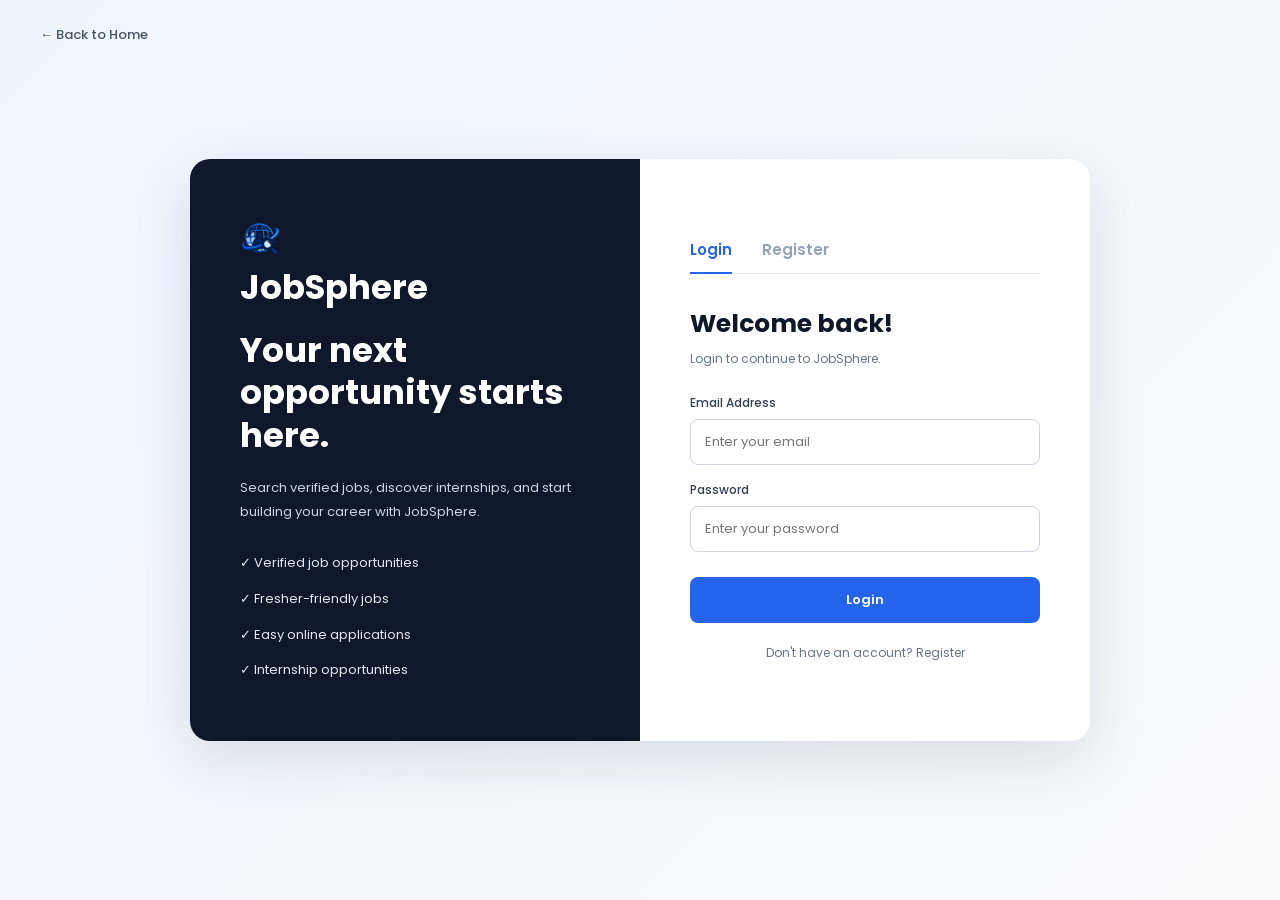
==== login.html @ 5d4967ee "Add files via upload" ====
<!DOCTYPE html>
<html lang="en">

<head>

    <meta charset="UTF-8">

    <meta name="viewport" content="width=device-width, initial-scale=1.0">

    <title>Login - JobSphere</title>

    <link rel="stylesheet" href="style.css">

    <link rel="preconnect" href="https://fonts.googleapis.com">

    <link rel="preconnect" href="https://fonts.gstatic.com" crossorigin>

    <link
        href="https://fonts.googleapis.com/css2?family=Poppins:wght@400;500;600;700&display=swap"
        rel="stylesheet">

</head>


<body class="auth-body">


    <!-- Back to Home -->

    <a href="index.html" class="back-home">
        ← Back to Home
    </a>


    <div class="auth-container">


        <!-- Left Side -->

        <div class="auth-left">

            <div class="login-logo">

    <img src="images/logo.png" alt="JobSphere Logo">

    <h1>
        Job<span>Sphere</span>
    </h1>

</div>
            <h1>
                Your next opportunity
                starts here.
            </h1>

            <p>
                Search verified jobs, discover internships,
                and start building your career with JobSphere.
            </p>


            <div class="auth-points">

                <div>
                    ✓ Verified job opportunities
                </div>

                <div>
                    ✓ Fresher-friendly jobs
                </div>

                <div>
                    ✓ Easy online applications
                </div>

                <div>
                    ✓ Internship opportunities
                </div>

            </div>

        </div>



        <!-- Right Side -->

        <div class="auth-card">


            <!-- Tabs -->

            <div class="auth-tabs">

                <button
                    id="loginTab"
                    class="auth-tab active"
                    onclick="showLogin()">

                    Login

                </button>


                <button
                    id="registerTab"
                    class="auth-tab"
                    onclick="showRegister()">

                    Register

                </button>

            </div>



            <!-- LOGIN FORM -->

            <div id="loginForm">

                <h2>
                    Welcome back!
                </h2>

                <p class="form-subtitle">
                    Login to continue to JobSphere.
                </p>


                <label>
                    Email Address
                </label>

                <input
                    type="email"
                    id="loginEmail"
                    placeholder="Enter your email">


                <label>
                    Password
                </label>

                <input
                    type="password"
                    id="loginPassword"
                    placeholder="Enter your password">


                <button
                    class="auth-button"
                    onclick="loginUser()">

                    Login

                </button>


                <p class="switch-text">
    Don't have an account?
    <a href="register.html">Register</a>
</p>


            </div>



            <!-- REGISTER FORM -->

            <div
                id="registerForm"
                style="display:none;">

                <h2>
                    Create your account
                </h2>

                <p class="form-subtitle">
                    Join JobSphere and find your opportunity.
                </p>


                <label>
                    Full Name
                </label>

                <input
                    type="text"
                    id="registerName"
                    placeholder="Enter your full name">


                <label>
                    Email Address
                </label>

                <input
                    type="email"
                    id="registerEmail"
                    placeholder="Enter your email">


                <label>
                    Password
                </label>

                <input
                    type="password"
                    id="registerPassword"
                    placeholder="Create a password">


                <button
                    class="auth-button"
                    onclick="registerUser()">

                    Create Account

                </button>

<a href="register.html" class="auth-tab">
    Register
</a>
                <p class="switch-text">

                    Already have an account?

                    <span onclick="showLogin()">
                        Login
                    </span>

                </p>

            </div>


        </div>

    </div>


    <script src="script.js"></script>

</body>

</html>
---- style.css ----
/* =========================================
   JOBSPHERE - MAIN STYLESHEET
   ========================================= */


/* ---------- GENERAL ---------- */

* {
    margin: 0;
    padding: 0;
    box-sizing: border-box;
}

html {
    scroll-behavior: smooth;
}

body {
    font-family: 'Poppins', sans-serif;
    background: #f8fafc;
    color: #0f172a;
    line-height: 1.6;
}

a {
    text-decoration: none;
    color: inherit;
}

button {
    font-family: inherit;
    cursor: pointer;
}


/* =========================================
   NAVIGATION BAR
   ========================================= */

.navbar {
    width: 100%;
    height: 75px;
    background: #ffffff;

    display: flex;
    align-items: center;
    justify-content: space-between;

    padding: 0 7%;

    border-bottom: 1px solid #e5e7eb;

    position: sticky;
    top: 0;
    z-index: 1000;
}


/* Logo */

.logo {
    font-size: 25px;
    font-weight: 700;
    color: #0f172a;
}

.logo span {
    color: #2563eb;
}


/* Navigation Links */

.nav-links {
    display: flex;
    list-style: none;
    gap: 30px;
}

.nav-links li a {
    font-size: 14px;
    font-weight: 500;
    color: #475569;

    transition: 0.3s;
}

.nav-links li a:hover,
.nav-links li a.active {
    color: #2563eb;
}


/* Login/Register Buttons */

.nav-buttons {
    display: flex;
    align-items: center;
    gap: 10px;
}

.login-btn {
    color: #2563eb;
    font-size: 14px;
    font-weight: 500;

    padding: 9px 18px;
}

.register-btn {
    background: #2563eb;
    color: white;

    padding: 10px 20px;

    border-radius: 8px;

    font-size: 14px;
    font-weight: 500;

    transition: 0.3s;
}

.register-btn:hover {
    background: #1d4ed8;
    transform: translateY(-2px);
}


/* =========================================
   HERO SECTION
   ========================================= */

.hero {
    min-height: 570px;

    padding: 80px 7%;

    display: flex;
    align-items: center;
    justify-content: space-between;

    gap: 50px;

    background:
        linear-gradient(
            135deg,
            #eff6ff 0%,
            #ffffff 60%,
            #f8fafc 100%
        );
}


/* Hero Content */

.hero-content {
    max-width: 700px;
}

.small-title {
    display: inline-block;

    background: #dbeafe;
    color: #2563eb;

    padding: 7px 15px;

    border-radius: 20px;

    font-size: 13px;
    font-weight: 500;

    margin-bottom: 20px;
}

.hero h1 {
    font-size: 52px;
    line-height: 1.2;

    font-weight: 700;

    margin-bottom: 20px;
}

.hero h1 span {
    color: #2563eb;
}

.hero-content > p {
    color: #64748b;

    font-size: 16px;

    max-width: 600px;

    margin-bottom: 30px;
}


/* =========================================
   HOME SEARCH BOX
   ========================================= */

.home-search {
    width: 100%;

    background: white;

    padding: 8px;

    border-radius: 12px;

    display: flex;
    align-items: center;

    box-shadow: 0 10px 30px rgba(15, 23, 42, 0.10);

    border: 1px solid #e2e8f0;
}

.home-search input {
    flex: 1;

    border: none;
    outline: none;

    padding: 14px;

    font-size: 14px;

    font-family: inherit;
}

.home-search select {
    width: 140px;

    border: none;
    outline: none;

    padding: 14px 8px;

    font-family: inherit;

    color: #475569;

    background: white;

    border-left: 1px solid #e2e8f0;
}

.home-search button {
    border: none;

    background: #2563eb;
    color: white;

    padding: 14px 22px;

    border-radius: 8px;

    font-weight: 500;

    transition: 0.3s;
}

.home-search button:hover {
    background: #1d4ed8;
}


/* Popular Search */

.popular-search {
    margin-top: 15px;

    font-size: 12px;

    color: #64748b;
}

.popular-search span {
    color: #0f172a;
    font-weight: 600;
}


/* =========================================
   HERO RIGHT CARD
   ========================================= */

.hero-card {
    width: 330px;

    background: white;

    padding: 35px;

    border-radius: 18px;

    text-align: center;

    box-shadow: 0 20px 50px rgba(15, 23, 42, 0.12);

    border: 1px solid #e2e8f0;
}

.hero-icon {
    width: 70px;
    height: 70px;

    margin: 0 auto 20px;

    background: #dbeafe;

    border-radius: 18px;

    display: flex;
    align-items: center;
    justify-content: center;

    font-size: 32px;
}

.hero-card h2 {
    font-size: 21px;

    margin-bottom: 10px;
}

.hero-card > p {
    color: #64748b;

    font-size: 13px;

    margin-bottom: 25px;
}


/* Hero Statistics */

.hero-stat {
    display: flex;

    justify-content: space-between;

    border-top: 1px solid #e2e8f0;

    padding-top: 20px;
}

.hero-stat div {
    flex: 1;
}

.hero-stat h3 {
    color: #2563eb;

    font-size: 20px;
}

.hero-stat p {
    color: #64748b;

    font-size: 11px;
}


/* =========================================
   COMMON SECTION
   ========================================= */

.section {
    padding: 80px 7%;
}

.section-heading {
    text-align: center;

    margin-bottom: 45px;
}

.section-heading h2 {
    font-size: 30px;

    margin-bottom: 8px;
}

.section-heading p {
    color: #64748b;

    font-size: 14px;
}


/* =========================================
   CATEGORY SECTION
   ========================================= */

.category-container {
    display: grid;

    grid-template-columns: repeat(3, 1fr);

    gap: 25px;

    max-width: 1100px;

    margin: auto;
}

.category-card {
    background: white;

    padding: 30px;

    border-radius: 15px;

    border: 1px solid #e2e8f0;

    transition: 0.3s;
}

.category-card:hover {
    transform: translateY(-7px);

    box-shadow: 0 15px 35px rgba(15, 23, 42, 0.10);

    border-color: #bfdbfe;
}

.category-icon {
    width: 55px;
    height: 55px;

    background: #eff6ff;

    border-radius: 12px;

    display: flex;
    align-items: center;
    justify-content: center;

    font-size: 25px;

    margin-bottom: 20px;
}

.category-card h3 {
    font-size: 18px;

    margin-bottom: 8px;
}

.category-card p {
    color: #64748b;

    font-size: 13px;

    margin-bottom: 18px;
}

.category-card a {
    color: #2563eb;

    font-size: 13px;

    font-weight: 600;
}


/* =========================================
   FEATURED JOBS
   ========================================= */

.featured-section {
    background: #f1f5f9;
}

.job-grid {
    max-width: 1100px;

    margin: auto;

    display: grid;

    grid-template-columns: repeat(3, 1fr);

    gap: 25px;
}


/* Job Card */

.job-card {
    background: white;

    padding: 25px;

    border-radius: 15px;

    border: 1px solid #e2e8f0;

    transition: 0.3s;
}

.job-card:hover {
    transform: translateY(-5px);

    box-shadow: 0 15px 35px rgba(15, 23, 42, 0.10);
}


/* Job Card Top */

.job-top {
    display: flex;

    align-items: center;

    justify-content: space-between;

    margin-bottom: 20px;
}

.company-logo {
    width: 45px;
    height: 45px;

    background: #eff6ff;

    color: #2563eb;

    border-radius: 10px;

    display: flex;
    align-items: center;
    justify-content: center;

    font-size: 14px;

    font-weight: 700;
}


/* Verified Badge */

.verified {
    background: #dcfce7;

    color: #15803d;

    padding: 5px 10px;

    border-radius: 20px;

    font-size: 10px;

    font-weight: 600;
}

.job-card h3 {
    font-size: 17px;

    margin-bottom: 4px;
}

.company {
    color: #64748b;

    font-size: 13px;

    margin-bottom: 18px;
}


/* Job Information */

.job-info {
    display: flex;

    flex-direction: column;

    gap: 7px;

    margin-bottom: 20px;
}

.job-info span {
    color: #64748b;

    font-size: 12px;
}


/* Apply/View Button */

.apply-btn {
    display: block;

    text-align: center;

    width: 100%;

    background: #eff6ff;

    color: #2563eb;

    padding: 10px;

    border-radius: 8px;

    font-size: 13px;

    font-weight: 600;

    transition: 0.3s;
}

.apply-btn:hover {
    background: #2563eb;

    color: white;
}


/* Center Button */

.center-button {
    text-align: center;

    margin-top: 35px;
}

.main-button {
    display: inline-block;

    background: #2563eb;

    color: white;

    padding: 12px 25px;

    border-radius: 8px;

    font-size: 13px;

    font-weight: 500;

    transition: 0.3s;
}

.main-button:hover {
    background: #1d4ed8;

    transform: translateY(-2px);
}


/* =========================================
   FEATURES SECTION
   ========================================= */

.features-container {
    max-width: 1100px;

    margin: auto;

    display: grid;

    grid-template-columns: repeat(4, 1fr);

    gap: 20px;
}

.feature-box {
    background: white;

    padding: 25px;

    border-radius: 14px;

    text-align: center;

    border: 1px solid #e2e8f0;
}

.feature-icon {
    width: 45px;
    height: 45px;

    background: #eff6ff;

    color: #2563eb;

    border-radius: 50%;

    display: flex;
    align-items: center;
    justify-content: center;

    margin: 0 auto 15px;

    font-weight: 700;
}

.feature-box h3 {
    font-size: 15px;

    margin-bottom: 8px;
}

.feature-box p {
    color: #64748b;

    font-size: 12px;
}


/* =========================================
   RECRUITER BANNER
   ========================================= */

.recruiter-banner {
    margin: 0 7% 70px;

    padding: 40px 50px;

    background: #0f172a;

    color: white;

    border-radius: 18px;

    display: flex;

    align-items: center;

    justify-content: space-between;
}

.recruiter-banner h2 {
    font-size: 24px;

    margin-bottom: 5px;
}

.recruiter-banner p {
    color: #cbd5e1;

    font-size: 13px;
}

.recruiter-banner a {
    background: white;

    color: #0f172a;

    padding: 12px 20px;

    border-radius: 8px;

    font-size: 13px;

    font-weight: 600;

    transition: 0.3s;
}

.recruiter-banner a:hover {
    background: #2563eb;

    color: white;
}


/* =========================================
   FOOTER
   ========================================= */

footer {
    background: #0f172a;

    color: white;

    padding: 45px 7% 20px;
}

.footer-content {
    display: flex;

    justify-content: space-between;

    padding-bottom: 30px;

    border-bottom: 1px solid #334155;
}

.footer-logo {
    font-size: 22px;

    font-weight: 700;

    margin-bottom: 8px;
}

.footer-logo span {
    color: #60a5fa;
}

.footer-content p {
    color: #94a3b8;

    font-size: 12px;
}

.footer-links {
    display: flex;

    gap: 25px;

    align-items: center;
}

.footer-links a {
    color: #cbd5e1;

    font-size: 12px;

    transition: 0.3s;
}

.footer-links a:hover {
    color: white;
}

.footer-bottom {
    text-align: center;

    color: #64748b;

    font-size: 11px;

    padding-top: 20px;
}


/* =========================================
   RESPONSIVE DESIGN
   ========================================= */

@media (max-width: 1000px) {

    .nav-links {
        gap: 15px;
    }

    .hero h1 {
        font-size: 42px;
    }

    .hero {
        padding: 60px 5%;
    }

    .section {
        padding: 60px 5%;
    }

    .category-container,
    .job-grid {
        grid-template-columns: repeat(2, 1fr);
    }

    .features-container {
        grid-template-columns: repeat(2, 1fr);
    }

}


@media (max-width: 750px) {

    .navbar {
        height: auto;

        padding: 15px 5%;

        flex-wrap: wrap;

        gap: 15px;
    }

    .nav-links {
        order: 3;

        width: 100%;

        justify-content: center;

        flex-wrap: wrap;
    }

    .hero {
        flex-direction: column;

        text-align: center;

        padding: 60px 5%;
    }

    .hero-content {
        width: 100%;
    }

    .hero h1 {
        font-size: 38px;
    }

    .home-search {
        flex-direction: column;

        padding: 10px;
    }

    .home-search input,
    .home-search select,
    .home-search button {
        width: 100%;

        border: none;

        margin: 3px 0;
    }

    .hero-card {
        width: 100%;

        max-width: 400px;
    }

    .category-container,
    .job-grid {
        grid-template-columns: 1fr;
    }

    .features-container {
        grid-template-columns: 1fr;
    }

    .recruiter-banner {
        margin: 0 5% 50px;

        flex-direction: column;

        text-align: center;

        gap: 20px;
    }

    .footer-content {
        flex-direction: column;

        gap: 25px;

        text-align: center;
    }

    .footer-links {
        justify-content: center;

        flex-wrap: wrap;
    }

}


@media (max-width: 450px) {

    .nav-buttons {
        width: 100%;

        justify-content: center;
    }

    .hero h1 {
        font-size: 32px;
    }

    .section-heading h2 {
        font-size: 25px;
    }

}
/* =========================================
   LOGIN / REGISTER PAGE
   ========================================= */

.auth-body {
    min-height: 100vh;

    background:
        linear-gradient(
            135deg,
            #eff6ff,
            #f8fafc
        );

    display: flex;

    align-items: center;
    justify-content: center;

    padding: 40px;
}


/* Back Home */

.back-home {
    position: fixed;

    top: 25px;
    left: 40px;

    color: #475569;

    font-size: 13px;

    font-weight: 500;

    transition: 0.3s;
}

.back-home:hover {
    color: #2563eb;
}


/* Main Container */

.auth-container {
    width: 900px;

    min-height: 550px;

    background: white;

    border-radius: 20px;

    overflow: hidden;

    display: grid;

    grid-template-columns: 1fr 1fr;

    box-shadow:
        0 20px 60px
        rgba(15, 23, 42, 0.12);
}


/* Left Section */

.auth-left {
    background: #0f172a;

    color: white;

    padding: 60px 50px;

    display: flex;

    flex-direction: column;

    justify-content: center;
}


.auth-logo {
    font-size: 25px;

    font-weight: 700;

    margin-bottom: 60px;
}

.auth-logo span {
    color: #60a5fa;
}


.auth-left h1 {
    font-size: 34px;

    line-height: 1.25;

    margin-bottom: 20px;
}


.auth-left > p {
    color: #cbd5e1;

    font-size: 13px;

    line-height: 1.8;

    margin-bottom: 30px;
}


/* Points */

.auth-points {
    display: flex;

    flex-direction: column;

    gap: 15px;
}

.auth-points div {
    color: #e2e8f0;

    font-size: 13px;
}


/* Right Section */

.auth-card {
    padding: 50px;

    display: flex;

    flex-direction: column;

    justify-content: center;
}


/* Tabs */

.auth-tabs {
    display: flex;

    gap: 30px;

    border-bottom: 1px solid #e2e8f0;

    margin-bottom: 30px;
}

.auth-tab {
    background: none;

    border: none;

    padding: 0 0 12px;

    font-size: 15px;

    font-weight: 600;

    color: #94a3b8;

    position: relative;
}

.auth-tab.active {
    color: #2563eb;
}

.auth-tab.active::after {
    content: "";

    position: absolute;

    left: 0;

    bottom: -1px;

    width: 100%;

    height: 2px;

    background: #2563eb;
}


/* Form Heading */

.auth-card h2 {
    font-size: 25px;

    margin-bottom: 5px;
}

.form-subtitle {
    color: #64748b;

    font-size: 12px;

    margin-bottom: 25px;
}


/* Labels */

.auth-card label {
    display: block;

    font-size: 12px;

    font-weight: 500;

    color: #334155;

    margin-bottom: 7px;

    margin-top: 15px;
}


/* Inputs */

.auth-card input {
    width: 100%;

    padding: 12px 14px;

    border: 1px solid #cbd5e1;

    border-radius: 8px;

    outline: none;

    font-family: inherit;

    font-size: 13px;

    transition: 0.3s;
}

.auth-card input:focus {
    border-color: #2563eb;

    box-shadow:
        0 0 0 3px
        rgba(37, 99, 235, 0.10);
}


/* Auth Button */

.auth-button {
    width: 100%;

    border: none;

    background: #2563eb;

    color: white;

    padding: 13px;

    border-radius: 8px;

    margin-top: 25px;

    font-size: 13px;

    font-weight: 600;

    transition: 0.3s;
}

.auth-button:hover {
    background: #1d4ed8;

    transform: translateY(-2px);
}


/* Switch Text */

.switch-text {
    text-align: center;

    color: #64748b;

    font-size: 12px;

    margin-top: 20px;
}

.switch-text span {
    color: #2563eb;

    font-weight: 600;

    cursor: pointer;
}


/* =========================================
   AUTH RESPONSIVE
   ========================================= */

@media (max-width: 800px) {

    .auth-container {
        width: 100%;

        max-width: 500px;

        grid-template-columns: 1fr;
    }

    .auth-left {
        display: none;
    }

    .auth-card {
        padding: 40px;
    }

    .back-home {
        left: 20px;
    }
}


@media (max-width: 450px) {

    .auth-body {
        padding: 20px;
    }

    .auth-card {
        padding: 30px 25px;
    }

}
/* =========================================
   JOBS PAGE
   ========================================= */

.jobs-header {
    padding: 65px 7% 45px;

    text-align: center;

    background:
        linear-gradient(
            135deg,
            #eff6ff,
            #ffffff
        );
}

.jobs-header h1 {
    font-size: 38px;

    margin-bottom: 10px;
}

.jobs-header p {
    max-width: 650px;

    margin: auto;

    color: #64748b;

    font-size: 14px;
}


/* FILTER AREA */

.job-filter-section {
    padding: 30px 7%;
}

.filter-box {
    max-width: 1100px;

    margin: auto;

    background: white;

    padding: 18px;

    border-radius: 14px;

    border: 1px solid #e2e8f0;

    box-shadow: 0 8px 25px rgba(15, 23, 42, 0.06);

    display: grid;

    grid-template-columns: 2fr 1fr 1fr auto;

    gap: 12px;
}


.filter-box input,
.filter-box select {
    width: 100%;

    padding: 12px;

    border: 1px solid #cbd5e1;

    border-radius: 8px;

    outline: none;

    font-family: inherit;

    background: white;

    font-size: 13px;
}


.filter-box input:focus,
.filter-box select:focus {
    border-color: #2563eb;

    box-shadow:
        0 0 0 3px
        rgba(37, 99, 235, 0.08);
}


.filter-box button {
    border: none;

    background: #0f172a;

    color: white;

    padding: 12px 20px;

    border-radius: 8px;

    font-weight: 500;
}


.filter-box button:hover {
    background: #1e293b;
}


/* JOBS MAIN SECTION */

.jobs-page-section {
    padding: 30px 7% 80px;

    max-width: 1250px;

    margin: auto;
}


.jobs-title-row {
    display: flex;

    align-items: center;

    justify-content: space-between;

    margin-bottom: 25px;
}


.jobs-title-row h2 {
    font-size: 25px;

    margin-bottom: 3px;
}


.jobs-title-row p {
    color: #64748b;

    font-size: 12px;
}


.verified-note {
    background: #dcfce7;

    color: #15803d;

    padding: 8px 14px;

    border-radius: 20px;

    font-size: 11px;

    font-weight: 600;
}


/* JOB LIST */

.jobs-list {
    display: grid;

    grid-template-columns: repeat(2, 1fr);

    gap: 22px;
}


.job-list-card {
    width: 100%;

    padding: 28px;
}


.job-description {
    color: #64748b;

    font-size: 12px;

    line-height: 1.7;

    margin-bottom: 20px;

    border-top: 1px solid #f1f5f9;

    padding-top: 15px;
}


/* APPLY BUTTON */

.job-apply-button {
    width: 100%;

    padding: 11px;

    border: none;

    background: #2563eb;

    color: white;

    border-radius: 8px;

    font-family: inherit;

    font-weight: 600;

    font-size: 12px;

    transition: 0.3s;
}


.job-apply-button:hover {
    background: #1d4ed8;

    transform: translateY(-2px);
}


/* BOTTOM BANNER */

.page-bottom-banner {
    margin: 0 7% 70px;

    background: #eff6ff;

    border: 1px solid #bfdbfe;

    border-radius: 17px;

    padding: 35px 45px;

    display: flex;

    align-items: center;

    justify-content: space-between;
}


.page-bottom-banner h2 {
    font-size: 22px;

    margin-bottom: 5px;
}


.page-bottom-banner p {
    color: #64748b;

    font-size: 12px;
}


.page-bottom-banner a {
    background: #2563eb;

    color: white;

    padding: 11px 20px;

    border-radius: 8px;

    font-size: 12px;

    font-weight: 600;
}


/* RESPONSIVE */

@media (max-width: 850px) {

    .filter-box {
        grid-template-columns: 1fr 1fr;
    }

    .jobs-list {
        grid-template-columns: 1fr;
    }

}


@media (max-width: 600px) {

    .filter-box {
        grid-template-columns: 1fr;
    }

    .jobs-title-row {
        flex-direction: column;

        align-items: flex-start;

        gap: 12px;
    }

    .page-bottom-banner {
        flex-direction: column;

        text-align: center;

        gap: 20px;

        padding: 30px;
    }

}
/* =========================================
   FRESHER PAGE
   ========================================= */


/* FRESHER HERO */

.fresher-hero {

    padding: 75px 7%;

    min-height: 470px;

    display: flex;

    align-items: center;

    justify-content: space-between;

    gap: 50px;

    background:
        linear-gradient(
            135deg,
            #eff6ff,
            #ffffff
        );

}


.fresher-hero-content {

    max-width: 650px;

}


.fresher-label {

    display: inline-block;

    background: #dbeafe;

    color: #2563eb;

    padding: 7px 15px;

    border-radius: 20px;

    font-size: 12px;

    font-weight: 600;

    margin-bottom: 18px;

}


.fresher-hero h1 {

    font-size: 46px;

    line-height: 1.2;

    margin-bottom: 18px;

}


.fresher-hero p {

    color: #64748b;

    font-size: 14px;

    max-width: 570px;

    margin-bottom: 25px;

}


.fresher-buttons {

    display: flex;

    gap: 12px;

}


.outline-button {

    border: 1px solid #2563eb;

    color: #2563eb;

    padding: 11px 20px;

    border-radius: 8px;

    font-size: 12px;

    font-weight: 600;

}


.outline-button:hover {

    background: #eff6ff;

}


/* FRESHER HERO CARD */

.fresher-hero-card {

    width: 330px;

    background: white;

    padding: 35px;

    border-radius: 18px;

    text-align: center;

    border: 1px solid #e2e8f0;

    box-shadow:
        0 20px 50px
        rgba(15, 23, 42, 0.10);

}


.fresher-big-icon {

    width: 70px;

    height: 70px;

    background: #eff6ff;

    border-radius: 18px;

    display: flex;

    align-items: center;

    justify-content: center;

    font-size: 32px;

    margin: auto auto 20px;

}


.fresher-hero-card h3 {

    font-size: 20px;

    margin-bottom: 7px;

}


.fresher-hero-card p {

    font-size: 12px;

    color: #64748b;

    margin-bottom: 25px;

}


.fresher-mini-stats {

    display: flex;

    justify-content: space-between;

    border-top: 1px solid #e2e8f0;

    padding-top: 20px;

}


.fresher-mini-stats div {

    display: flex;

    flex-direction: column;

}


.fresher-mini-stats strong {

    color: #2563eb;

    font-size: 18px;

}


.fresher-mini-stats small {

    color: #64748b;

    font-size: 10px;

}


/* =========================================
   FRESHER FILTER
   ========================================= */

.fresher-filter-section {

    padding: 30px 7%;

}


.fresher-filter-box {

    max-width: 1150px;

    margin: auto;

    background: white;

    border: 1px solid #e2e8f0;

    border-radius: 15px;

    padding: 22px;

    box-shadow:
        0 8px 25px
        rgba(15, 23, 42, 0.06);

}


.filter-heading {

    margin-bottom: 18px;

}


.filter-heading h3 {

    font-size: 17px;

    margin-bottom: 3px;

}


.filter-heading p {

    color: #64748b;

    font-size: 11px;

}


.fresher-filters {

    display: grid;

    grid-template-columns: 2fr 1fr 1fr 1fr auto;

    gap: 10px;

}


.fresher-filters input,
.fresher-filters select {

    width: 100%;

    padding: 11px;

    border: 1px solid #cbd5e1;

    border-radius: 8px;

    outline: none;

    font-family: inherit;

    font-size: 12px;

    background: white;

}


.fresher-filters input:focus,
.fresher-filters select:focus {

    border-color: #2563eb;

    box-shadow:
        0 0 0 3px
        rgba(37, 99, 235, 0.08);

}


.fresher-filters button {

    border: none;

    background: #0f172a;

    color: white;

    padding: 11px 18px;

    border-radius: 8px;

    font-size: 12px;

}


/* =========================================
   FRESHER JOBS
   ========================================= */

.fresher-jobs-section {

    padding: 35px 7% 75px;

    max-width: 1250px;

    margin: auto;

}


.fresher-title-row {

    display: flex;

    justify-content: space-between;

    align-items: center;

    margin-bottom: 25px;

}


.fresher-title-row h2 {

    font-size: 25px;

    margin-bottom: 3px;

}


.fresher-title-row p {

    color: #64748b;

    font-size: 12px;

}


.fresher-count {

    background: #eff6ff;

    color: #2563eb;

    padding: 8px 14px;

    border-radius: 20px;

    font-size: 11px;

    font-weight: 600;

}


/* JOB GRID */

.fresher-job-grid {

    display: grid;

    grid-template-columns: repeat(3, 1fr);

    gap: 20px;

}


/* JOB CARD */

.fresher-job-card {

    background: white;

    padding: 25px;

    border: 1px solid #e2e8f0;

    border-radius: 15px;

    transition: 0.3s;

}


.fresher-job-card:hover {

    transform: translateY(-5px);

    border-color: #bfdbfe;

    box-shadow:
        0 15px 35px
        rgba(15, 23, 42, 0.09);

}


.fresher-card-top {

    display: flex;

    justify-content: space-between;

    align-items: center;

    margin-bottom: 18px;

}


.fresher-job-card h3 {

    font-size: 16px;

    margin-bottom: 4px;

}


.fresher-tags {

    display: flex;

    flex-wrap: wrap;

    gap: 6px;

    margin: 15px 0;

}


.fresher-tags span {

    background: #f1f5f9;

    color: #475569;

    padding: 5px 8px;

    border-radius: 5px;

    font-size: 9px;

}


.fresher-description {

    color: #64748b;

    font-size: 11px;

    line-height: 1.7;

    margin-bottom: 15px;

}


.salary {

    color: #0f172a;

    font-size: 13px;

    font-weight: 600;

    margin-bottom: 15px;

}


/* =========================================
   FRESHER TIPS
   ========================================= */

.fresher-tips {

    background: #f1f5f9;

    padding: 75px 7%;

}


.tips-container {

    max-width: 1000px;

    margin: auto;

    display: grid;

    grid-template-columns: repeat(3, 1fr);

    gap: 20px;

}


.tip-card {

    background: white;

    padding: 25px;

    border-radius: 14px;

    border: 1px solid #e2e8f0;

}


.tip-number {

    color: #2563eb;

    font-size: 12px;

    font-weight: 700;

    margin-bottom: 15px;

}


.tip-card h3 {

    font-size: 16px;

    margin-bottom: 7px;

}


.tip-card p {

    color: #64748b;

    font-size: 11px;

    line-height: 1.7;

}


/* =========================================
   FRESHER RESPONSIVE
   ========================================= */

@media (max-width: 1000px) {

    .fresher-job-grid {

        grid-template-columns: repeat(2, 1fr);

    }

    .fresher-filters {

        grid-template-columns: 1fr 1fr;

    }

}


@media (max-width: 750px) {

    .fresher-hero {

        flex-direction: column;

        text-align: center;

        padding: 60px 5%;

    }


    .fresher-hero-content {

        width: 100%;

    }


    .fresher-hero h1 {

        font-size: 36px;

    }


    .fresher-buttons {

        justify-content: center;

    }


    .fresher-hero-card {

        width: 100%;

        max-width: 400px;

    }


    .fresher-job-grid {

        grid-template-columns: 1fr;

    }


    .tips-container {

        grid-template-columns: 1fr;

    }


    .fresher-title-row {

        flex-direction: column;

        align-items: flex-start;

        gap: 12px;

    }

}


@media (max-width: 500px) {

    .fresher-filters {

        grid-template-columns: 1fr;

    }

}
/* =========================================
   INTERNSHIP PAGE
   ========================================= */


/* =========================================
   INTERNSHIP PAGE
   ========================================= */


/* HERO */

.internship-hero {

    padding: 75px 7%;

    min-height: 470px;

    display: flex;

    align-items: center;

    justify-content: space-between;

    gap: 50px;

    background:
        linear-gradient(
            135deg,
            #f0fdf4,
            #ffffff
        );

}


.internship-hero-content {

    max-width: 650px;

}


.internship-label {

    display: inline-block;

    background: #dcfce7;

    color: #15803d;

    padding: 7px 15px;

    border-radius: 20px;

    font-size: 12px;

    font-weight: 600;

    margin-bottom: 18px;

}


.internship-hero h1 {

    font-size: 46px;

    line-height: 1.2;

    margin-bottom: 18px;

}


.internship-hero p {

    color: #64748b;

    font-size: 14px;

    max-width: 570px;

    line-height: 1.8;

    margin-bottom: 25px;

}


.internship-buttons {

    display: flex;

    gap: 12px;

}


/* HERO CARD */

.internship-hero-card {

    width: 330px;

    background: white;

    padding: 35px;

    border-radius: 18px;

    text-align: center;

    border: 1px solid #e2e8f0;

    box-shadow:
        0 20px 50px
        rgba(15, 23, 42, 0.10);

}


.internship-big-icon {

    width: 70px;

    height: 70px;

    background: #ecfdf5;

    border-radius: 18px;

    display: flex;

    align-items: center;

    justify-content: center;

    font-size: 32px;

    margin: auto auto 20px;

}


.internship-hero-card h3 {

    font-size: 19px;

    margin-bottom: 7px;

}


.internship-hero-card p {

    font-size: 12px;

    color: #64748b;

    margin-bottom: 25px;

}


.internship-stats {

    display: flex;

    justify-content: space-between;

    border-top: 1px solid #e2e8f0;

    padding-top: 20px;

}


.internship-stats div {

    display: flex;

    flex-direction: column;

}


.internship-stats strong {

    color: #15803d;

    font-size: 18px;

}


.internship-stats small {

    color: #64748b;

    font-size: 10px;

}


/* =========================================
   FILTERS
   ========================================= */

.internship-filter-section {

    padding: 30px 7%;

}


.internship-filter-box {

    max-width: 1150px;

    margin: auto;

    background: white;

    border: 1px solid #e2e8f0;

    border-radius: 15px;

    padding: 22px;

    box-shadow:
        0 8px 25px
        rgba(15, 23, 42, 0.06);

}


.internship-filters {

    display: grid;

    grid-template-columns: 2fr 1fr 1fr 1fr 1fr auto;

    gap: 10px;

}


.internship-filters input,
.internship-filters select {

    width: 100%;

    padding: 11px;

    border: 1px solid #cbd5e1;

    border-radius: 8px;

    outline: none;

    font-family: inherit;

    font-size: 12px;

    background: white;

}


.internship-filters input:focus,
.internship-filters select:focus {

    border-color: #16a34a;

    box-shadow:
        0 0 0 3px
        rgba(22, 163, 74, 0.08);

}


.internship-filters button {

    border: none;

    background: #0f172a;

    color: white;

    padding: 11px 18px;

    border-radius: 8px;

    font-size: 12px;

}


/* =========================================
   INTERNSHIP JOBS
   ========================================= */

.internship-jobs-section {

    padding: 35px 7% 75px;

    max-width: 1250px;

    margin: auto;

}


.internship-title-row {

    display: flex;

    align-items: center;

    justify-content: space-between;

    margin-bottom: 25px;

}


.internship-title-row h2 {

    font-size: 25px;

    margin-bottom: 3px;

}


.internship-title-row p {

    color: #64748b;

    font-size: 12px;

}


.internship-count {

    background: #dcfce7;

    color: #15803d;

    padding: 8px 14px;

    border-radius: 20px;

    font-size: 11px;

    font-weight: 600;

}


/* GRID */

.internship-grid {

    display: grid;

    grid-template-columns: repeat(3, 1fr);

    gap: 20px;

}


/* CARD */

.internship-card {

    background: white;

    padding: 25px;

    border: 1px solid #e2e8f0;

    border-radius: 15px;

    transition: 0.3s;

}


.internship-card:hover {

    transform: translateY(-5px);

    border-color: #bbf7d0;

    box-shadow:
        0 15px 35px
        rgba(15, 23, 42, 0.09);

}


.internship-card-top {

    display: flex;

    align-items: center;

    justify-content: space-between;

    margin-bottom: 18px;

}


.internship-card h3 {

    font-size: 16px;

    margin-bottom: 4px;

}


.internship-tags {

    display: flex;

    flex-wrap: wrap;

    gap: 6px;

    margin: 15px 0;

}


.internship-tags span {

    background: #f1f5f9;

    color: #475569;

    padding: 5px 8px;

    border-radius: 5px;

    font-size: 9px;

}


.internship-description {

    color: #64748b;

    font-size: 11px;

    line-height: 1.7;

    margin-bottom: 15px;

}


.stipend {

    color: #15803d;

    font-size: 13px;

    font-weight: 600;

    margin-bottom: 15px;

}


/* =========================================
   INTERNSHIP TIPS
   ========================================= */

.internship-tips {

    background: #f0fdf4;

    padding: 75px 7%;

}


/* =========================================
   RESPONSIVE
   ========================================= */

@media (max-width: 1100px) {

    .internship-filters {

        grid-template-columns: 1fr 1fr 1fr;

    }

}


@media (max-width: 1000px) {

    .internship-grid {

        grid-template-columns: repeat(2, 1fr);

    }

}


@media (max-width: 750px) {

    .internship-hero {

        flex-direction: column;

        text-align: center;

        padding: 60px 5%;

    }


    .internship-hero-content {

        width: 100%;

    }


    .internship-hero h1 {

        font-size: 36px;

    }


    .internship-buttons {

        justify-content: center;

    }


    .internship-hero-card {

        width: 100%;

        max-width: 400px;

    }


    .internship-grid {

        grid-template-columns: 1fr;

    }


    .internship-title-row {

        flex-direction: column;

        align-items: flex-start;

        gap: 12px;

    }

}


@media (max-width: 500px) {

    .internship-filters {

        grid-template-columns: 1fr;

    }

}
/* =========================================
   PROFILE PAGE
   ========================================= */


.profile-header {

    background:
        linear-gradient(
            135deg,
            #eff6ff,
            #ffffff
        );

    padding: 45px 7%;

    border-bottom: 1px solid #e2e8f0;

}


.profile-header-content {

    max-width: 1150px;

    margin: auto;

    display: flex;

    align-items: center;

    gap: 20px;

}


.profile-avatar {

    width: 70px;

    height: 70px;

    border-radius: 50%;

    background: #2563eb;

    color: white;

    display: flex;

    align-items: center;

    justify-content: center;

    font-size: 22px;

    font-weight: 700;

}


.profile-header h1 {

    font-size: 28px;

    margin-bottom: 5px;

}


.profile-header p {

    color: #64748b;

    font-size: 12px;

}


/* =========================================
   PROFILE SECTION
   ========================================= */

.profile-section {

    background: #f8fafc;

    padding: 45px 7% 70px;

}


.profile-container {

    max-width: 1150px;

    margin: auto;

    display: grid;

    grid-template-columns: 1fr 310px;

    gap: 25px;

}


.profile-main {

    display: flex;

    flex-direction: column;

    gap: 20px;

}


.profile-card {

    background: white;

    border: 1px solid #e2e8f0;

    border-radius: 15px;

    padding: 25px;

}


.profile-card-title {

    border-bottom: 1px solid #e2e8f0;

    padding-bottom: 18px;

    margin-bottom: 22px;

}


.profile-card-title h2 {

    font-size: 17px;

    margin-bottom: 4px;

}


.profile-card-title p {

    color: #64748b;

    font-size: 11px;

}


/* =========================================
   FORM
   ========================================= */

.profile-form {

    display: flex;

    flex-direction: column;

    gap: 18px;

}


.form-row {

    display: grid;

    grid-template-columns: 1fr 1fr;

    gap: 15px;

}


.form-group {

    display: flex;

    flex-direction: column;

    gap: 7px;

}


.form-group label {

    font-size: 11px;

    font-weight: 600;

    color: #334155;

}


.form-group input,
.form-group select,
.form-group textarea {

    width: 100%;

    padding: 11px 12px;

    border: 1px solid #cbd5e1;

    border-radius: 8px;

    outline: none;

    font-family: inherit;

    font-size: 11px;

    background: white;

}


.form-group textarea {

    resize: vertical;

}


.form-group input:focus,
.form-group select:focus,
.form-group textarea:focus {

    border-color: #2563eb;

    box-shadow:
        0 0 0 3px
        rgba(37, 99, 235, 0.08);

}


/* =========================================
   SKILLS
   ========================================= */

.skills-input {

    display: flex;

    gap: 10px;

}


.skills-input input {

    flex: 1;

    padding: 11px;

    border: 1px solid #cbd5e1;

    border-radius: 8px;

    outline: none;

    font-family: inherit;

    font-size: 11px;

}


.skills-input button {

    background: #2563eb;

    color: white;

    border: none;

    padding: 10px 15px;

    border-radius: 8px;

    font-size: 11px;

    cursor: pointer;

}


.skills-list {

    display: flex;

    flex-wrap: wrap;

    gap: 8px;

    margin-top: 15px;

}


.skill-tag {

    background: #eff6ff;

    color: #2563eb;

    padding: 7px 10px;

    border-radius: 6px;

    font-size: 10px;

    font-weight: 500;

}


.skill-tag span {

    margin-left: 6px;

    cursor: pointer;

    font-weight: 700;

}


/* =========================================
   SAVE PROFILE
   ========================================= */

.profile-save {

    display: flex;

    justify-content: flex-end;

}


.save-profile-button {

    border: none;

    background: #2563eb;

    color: white;

    padding: 12px 25px;

    border-radius: 8px;

    font-family: inherit;

    font-size: 12px;

    font-weight: 600;

    cursor: pointer;

}


.save-profile-button:hover {

    background: #1d4ed8;

}


/* =========================================
   SIDEBAR
   ========================================= */

.profile-sidebar {

    display: flex;

    flex-direction: column;

    gap: 18px;

}


.profile-completion-card {

    background: white;

    border: 1px solid #e2e8f0;

    border-radius: 15px;

    padding: 25px;

    text-align: center;

}


.completion-circle {

    width: 90px;

    height: 90px;

    border-radius: 50%;

    border: 8px solid #dbeafe;

    display: flex;

    align-items: center;

    justify-content: center;

    margin: 0 auto 18px;

}


.completion-circle strong {

    color: #2563eb;

    font-size: 18px;

}


.profile-completion-card h3 {

    font-size: 15px;

    margin-bottom: 7px;

}


.profile-completion-card p {

    color: #64748b;

    font-size: 10px;

    line-height: 1.6;

}


.completion-bar {

    height: 6px;

    background: #e2e8f0;

    border-radius: 10px;

    overflow: hidden;

    margin-top: 15px;

}


.completion-progress {

    height: 100%;

    width: 70%;

    background: #2563eb;

}


/* =========================================
   QUICK LINKS
   ========================================= */

.quick-links-card {

    background: white;

    border: 1px solid #e2e8f0;

    border-radius: 15px;

    padding: 22px;

}


.quick-links-card h3 {

    font-size: 15px;

    margin-bottom: 12px;

}


.quick-links-card a {

    display: block;

    padding: 11px 0;

    border-bottom: 1px solid #f1f5f9;

    color: #475569;

    font-size: 11px;

}


.quick-links-card a:last-child {

    border-bottom: none;

}


.quick-links-card a:hover {

    color: #2563eb;

}


/* =========================================
   PROFILE TIP
   ========================================= */

.profile-tip {

    display: flex;

    gap: 12px;

    background: #eff6ff;

    border: 1px solid #dbeafe;

    border-radius: 12px;

    padding: 18px;

}


.profile-tip > span {

    font-size: 22px;

}


.profile-tip h4 {

    font-size: 12px;

    margin-bottom: 5px;

}


.profile-tip p {

    color: #64748b;

    font-size: 10px;

    line-height: 1.6;

}


/* =========================================
   RESPONSIVE
   ========================================= */

@media (max-width: 850px) {

    .profile-container {

        grid-template-columns: 1fr;

    }

}


@media (max-width: 600px) {

    .form-row {

        grid-template-columns: 1fr;

    }


    .skills-input {

        flex-direction: column;

    }


    .profile-header-content {

        align-items: flex-start;

    }

}
/* =========================================
   RESUME PAGE
   ========================================= */


.resume-header {

    padding: 50px 7%;

    background:
        linear-gradient(
            135deg,
            #eff6ff,
            #ffffff
        );

    border-bottom: 1px solid #e2e8f0;

}


.resume-header > div {

    max-width: 1150px;

    margin: auto;

}


.resume-label {

    display: inline-block;

    background: #dbeafe;

    color: #2563eb;

    padding: 7px 14px;

    border-radius: 20px;

    font-size: 11px;

    font-weight: 600;

    margin-bottom: 12px;

}


.resume-header h1 {

    font-size: 32px;

    margin-bottom: 7px;

}


.resume-header p {

    color: #64748b;

    font-size: 12px;

}


/* =========================================
   RESUME SECTION
   ========================================= */

.resume-section {

    background: #f8fafc;

    padding: 45px 7% 70px;

}


.resume-container {

    max-width: 1100px;

    margin: auto;

    display: grid;

    grid-template-columns: 1fr 300px;

    gap: 25px;

}


.resume-main {

    display: flex;

    flex-direction: column;

    gap: 20px;

}


.resume-card {

    background: white;

    border: 1px solid #e2e8f0;

    border-radius: 15px;

    padding: 28px;

}


.resume-card h2 {

    font-size: 17px;

    margin-bottom: 5px;

}


.resume-card > p {

    color: #64748b;

    font-size: 11px;

}


/* =========================================
   RESUME CARD HEADING
   ========================================= */

.resume-card-heading {

    display: flex;

    align-items: center;

    gap: 15px;

    margin-bottom: 25px;

}


.resume-icon {

    width: 48px;

    height: 48px;

    background: #eff6ff;

    color: #2563eb;

    border-radius: 10px;

    display: flex;

    align-items: center;

    justify-content: center;

    font-size: 22px;

}


.resume-card-heading h2 {

    margin: 0;

}


.resume-card-heading p {

    margin-top: 4px;

    color: #64748b;

    font-size: 10px;

}


/* =========================================
   UPLOAD AREA
   ========================================= */

.upload-area {

    border: 2px dashed #bfdbfe;

    border-radius: 12px;

    background: #f8fbff;

    padding: 45px 20px;

    text-align: center;

    cursor: pointer;

    transition: 0.3s;

}


.upload-area:hover {

    background: #eff6ff;

    border-color: #2563eb;

}


.upload-icon {

    font-size: 35px;

    margin-bottom: 12px;

}


.upload-area h3 {

    font-size: 15px;

    margin-bottom: 6px;

}


.upload-area p {

    color: #64748b;

    font-size: 11px;

    margin-bottom: 7px;

}


.upload-area > span {

    color: #94a3b8;

    font-size: 9px;

}


#resumeFile {

    display: none;

}


/* =========================================
   SELECTED FILE
   ========================================= */

.selected-file {

    display: flex;

    align-items: center;

    gap: 12px;

    background: #f8fafc;

    border: 1px solid #e2e8f0;

    border-radius: 10px;

    padding: 12px;

    margin-top: 15px;

}


.file-icon {

    width: 38px;

    height: 38px;

    background: #fee2e2;

    border-radius: 7px;

    display: flex;

    align-items: center;

    justify-content: center;

}


.file-info {

    flex: 1;

    display: flex;

    flex-direction: column;

    gap: 3px;

}


.file-info strong {

    font-size: 11px;

    word-break: break-all;

}


.file-info small {

    color: #64748b;

    font-size: 9px;

}


.selected-file button {

    border: none;

    background: transparent;

    color: #ef4444;

    font-size: 20px;

    cursor: pointer;

}


/* =========================================
   UPLOAD BUTTON
   ========================================= */

.upload-resume-button {

    width: 100%;

    margin-top: 18px;

    padding: 12px;

    border: none;

    border-radius: 8px;

    background: #2563eb;

    color: white;

    font-family: inherit;

    font-size: 12px;

    font-weight: 600;

    cursor: pointer;

}


.upload-resume-button:hover {

    background: #1d4ed8;

}


/* =========================================
   RESUME TIPS
   ========================================= */

.resume-tips {

    display: grid;

    grid-template-columns: 1fr 1fr;

    gap: 15px;

    margin-top: 20px;

}


.resume-tip {

    display: flex;

    gap: 10px;

    align-items: flex-start;

}


.resume-tip span {

    width: 20px;

    height: 20px;

    background: #dcfce7;

    color: #16a34a;

    border-radius: 50%;

    display: flex;

    align-items: center;

    justify-content: center;

    font-size: 10px;

    flex-shrink: 0;

}


.resume-tip p {

    color: #64748b;

    font-size: 10px;

    line-height: 1.6;

}


/* =========================================
   SIDEBAR
   ========================================= */

.resume-sidebar {

    display: flex;

    flex-direction: column;

    gap: 18px;

}


/* STATUS */

.resume-status-card {

    background: white;

    border: 1px solid #e2e8f0;

    border-radius: 15px;

    padding: 25px;

    text-align: center;

}


.status-circle {

    width: 60px;

    height: 60px;

    margin: 0 auto 15px;

    border-radius: 50%;

    background: #f1f5f9;

    color: #94a3b8;

    display: flex;

    align-items: center;

    justify-content: center;

    font-size: 25px;

}


.resume-status-card h3 {

    font-size: 15px;

    margin-bottom: 7px;

}


.resume-status-card p {

    color: #64748b;

    font-size: 10px;

}


/* QUICK LINKS */

.resume-links-card {

    background: white;

    border: 1px solid #e2e8f0;

    border-radius: 15px;

    padding: 22px;

}


.resume-links-card h3 {

    font-size: 14px;

    margin-bottom: 10px;

}


.resume-links-card a {

    display: block;

    padding: 10px 0;

    border-bottom: 1px solid #f1f5f9;

    color: #475569;

    font-size: 10px;

}


.resume-links-card a:last-child {

    border-bottom: none;

}


.resume-links-card a:hover {

    color: #2563eb;

}


/* SECURITY */

.resume-security {

    display: flex;

    gap: 10px;

    background: #eff6ff;

    border: 1px solid #dbeafe;

    border-radius: 12px;

    padding: 17px;

}


.resume-security > span {

    font-size: 20px;

}


.resume-security h4 {

    font-size: 11px;

    margin-bottom: 5px;

}


.resume-security p {

    color: #64748b;

    font-size: 9px;

    line-height: 1.6;

}


/* =========================================
   RESPONSIVE
   ========================================= */

@media (max-width: 800px) {

    .resume-container {

        grid-template-columns: 1fr;

    }

}


@media (max-width: 600px) {

    .resume-tips {

        grid-template-columns: 1fr;

    }

}
/* =========================================
   APPLY PAGE
   ========================================= */

.apply-header {

    padding: 50px 7%;

    background:
        linear-gradient(
            135deg,
            #eff6ff,
            #ffffff
        );

    border-bottom: 1px solid #e2e8f0;

}


.apply-header > div {

    max-width: 1100px;

    margin: auto;

}


.apply-label {

    display: inline-block;

    background: #dbeafe;

    color: #2563eb;

    padding: 7px 14px;

    border-radius: 20px;

    font-size: 11px;

    font-weight: 600;

    margin-bottom: 12px;

}


.apply-header h1 {

    font-size: 32px;

    margin-bottom: 7px;

}


.apply-header p {

    color: #64748b;

    font-size: 12px;

}


/* =========================================
   APPLY SECTION
   ========================================= */

.apply-section {

    background: #f8fafc;

    padding: 45px 7% 70px;

}


.apply-container {

    max-width: 1100px;

    margin: auto;

    display: grid;

    grid-template-columns: 1fr 300px;

    gap: 25px;

}


/* FORM CARD */

.apply-form-card {

    background: white;

    border: 1px solid #e2e8f0;

    border-radius: 15px;

    padding: 28px;

}


.apply-form-heading {

    margin-bottom: 20px;

}


.apply-form-heading h2 {

    font-size: 19px;

    margin-bottom: 5px;

}


.apply-form-heading p {

    color: #64748b;

    font-size: 11px;

}


/* SELECTED JOB */

.selected-job {

    display: flex;

    align-items: center;

    gap: 13px;

    background: #f8fafc;

    border: 1px solid #e2e8f0;

    border-radius: 10px;

    padding: 15px;

    margin-bottom: 25px;

}


.selected-job-logo {

    width: 45px;

    height: 45px;

    border-radius: 10px;

    background: #2563eb;

    color: white;

    display: flex;

    align-items: center;

    justify-content: center;

    font-weight: 700;

    font-size: 13px;

}


.selected-job h3 {

    font-size: 13px;

    margin-bottom: 3px;

}


.selected-job p {

    color: #64748b;

    font-size: 10px;

}


/* =========================================
   FORM
   ========================================= */

.apply-form-row {

    display: grid;

    grid-template-columns: 1fr 1fr;

    gap: 15px;

}


.apply-group {

    display: flex;

    flex-direction: column;

    gap: 7px;

    margin-bottom: 17px;

}


.apply-group label {

    font-size: 11px;

    color: #334155;

    font-weight: 600;

}


.apply-group input,
.apply-group select,
.apply-group textarea {

    width: 100%;

    padding: 11px 12px;

    border: 1px solid #cbd5e1;

    border-radius: 8px;

    outline: none;

    font-family: inherit;

    font-size: 11px;

}


.apply-group textarea {

    resize: vertical;

}


.apply-group input:focus,
.apply-group select:focus,
.apply-group textarea:focus {

    border-color: #2563eb;

    box-shadow:
        0 0 0 3px
        rgba(37, 99, 235, 0.08);

}


.apply-group small {

    color: #94a3b8;

    font-size: 9px;

}


/* CHECKBOX */

.application-check {

    display: flex;

    gap: 8px;

    align-items: center;

    margin-bottom: 20px;

}


.application-check input {

    accent-color: #2563eb;

}


.application-check label {

    font-size: 10px;

    color: #64748b;

}


/* SUBMIT */

.submit-application {

    width: 100%;

    border: none;

    padding: 13px;

    background: #2563eb;

    color: white;

    border-radius: 8px;

    font-family: inherit;

    font-size: 12px;

    font-weight: 600;

    cursor: pointer;

}


.submit-application:hover {

    background: #1d4ed8;

}


/* =========================================
   SIDEBAR
   ========================================= */

.apply-sidebar {

    display: flex;

    flex-direction: column;

    gap: 18px;

}


/* VERIFIED CARD */

.verified-application-card {

    background: white;

    border: 1px solid #e2e8f0;

    border-radius: 15px;

    padding: 25px;

    text-align: center;

}


.large-check {

    width: 55px;

    height: 55px;

    background: #dcfce7;

    color: #16a34a;

    border-radius: 50%;

    display: flex;

    align-items: center;

    justify-content: center;

    margin: auto auto 15px;

    font-size: 25px;

}


.verified-application-card h3 {

    font-size: 15px;

    margin-bottom: 6px;

}


.verified-application-card p {

    color: #64748b;

    font-size: 10px;

    line-height: 1.6;

}


/* =========================================
   APPLICATION STEPS
   ========================================= */

.application-steps {

    background: white;

    border: 1px solid #e2e8f0;

    border-radius: 15px;

    padding: 22px;

}


.application-steps h3 {

    font-size: 14px;

    margin-bottom: 18px;

}


.application-step {

    display: flex;

    gap: 10px;

    margin-bottom: 18px;

}


.application-step:last-child {

    margin-bottom: 0;

}


.application-step > span {

    width: 28px;

    height: 28px;

    border-radius: 7px;

    background: #eff6ff;

    color: #2563eb;

    display: flex;

    align-items: center;

    justify-content: center;

    font-size: 9px;

    font-weight: 700;

    flex-shrink: 0;

}


.application-step strong {

    display: block;

    font-size: 10px;

    margin-bottom: 3px;

}


.application-step p {

    color: #64748b;

    font-size: 9px;

    line-height: 1.5;

}


/* HELP */

.application-help {

    display: flex;

    gap: 10px;

    background: #eff6ff;

    border: 1px solid #dbeafe;

    border-radius: 12px;

    padding: 17px;

}


.application-help > span {

    font-size: 20px;

}


.application-help h4 {

    font-size: 11px;

    margin-bottom: 5px;

}


.application-help p {

    color: #64748b;

    font-size: 9px;

    line-height: 1.6;

}


/* =========================================
   SUCCESS POPUP
   ========================================= */

.application-success {

    display: none;

    position: fixed;

    inset: 0;

    background: rgba(15, 23, 42, 0.55);

    align-items: center;

    justify-content: center;

    padding: 20px;

    z-index: 9999;

}


.success-box {

    background: white;

    width: 100%;

    max-width: 430px;

    padding: 35px;

    border-radius: 18px;

    text-align: center;

    box-shadow:
        0 20px 60px
        rgba(15, 23, 42, 0.25);

}


.success-icon {

    width: 65px;

    height: 65px;

    background: #dcfce7;

    color: #16a34a;

    border-radius: 50%;

    display: flex;

    align-items: center;

    justify-content: center;

    margin: auto auto 18px;

    font-size: 30px;

    font-weight: 700;

}


.success-box h2 {

    font-size: 21px;

    margin-bottom: 8px;

}


.success-box p {

    color: #64748b;

    font-size: 11px;

    line-height: 1.7;

    margin-bottom: 22px;

}


.success-buttons {

    display: flex;

    gap: 10px;

}


.success-button,
.success-outline-button {

    flex: 1;

    padding: 11px;

    border-radius: 8px;

    font-size: 10px;

    font-weight: 600;

}


.success-button {

    background: #2563eb;

    color: white;

}


.success-outline-button {

    border: 1px solid #cbd5e1;

    color: #475569;

}


/* =========================================
   RESPONSIVE
   ========================================= */

@media (max-width: 800px) {

    .apply-container {

        grid-template-columns: 1fr;

    }

}


@media (max-width: 600px) {

    .apply-form-row {

        grid-template-columns: 1fr;

    }


    .success-buttons {

        flex-direction: column;

    }

}
/* =========================================
   RECRUITER DASHBOARD
   ========================================= */


.recruiter-header {

    padding: 45px 7%;

    background:
        linear-gradient(
            135deg,
            #eff6ff,
            #ffffff
        );

    border-bottom: 1px solid #e2e8f0;

}


.recruiter-header-content {

    max-width: 1150px;

    margin: auto;

    display: flex;

    align-items: center;

    justify-content: space-between;

    gap: 20px;

}


.recruiter-label {

    display: inline-block;

    background: #dbeafe;

    color: #2563eb;

    padding: 7px 14px;

    border-radius: 20px;

    font-size: 11px;

    font-weight: 600;

    margin-bottom: 12px;

}


.recruiter-header h1 {

    font-size: 30px;

    margin-bottom: 6px;

}


.recruiter-header p {

    color: #64748b;

    font-size: 12px;

}


.post-job-header-button {

    border: none;

    background: #2563eb;

    color: white;

    padding: 12px 18px;

    border-radius: 8px;

    font-family: inherit;

    font-size: 11px;

    font-weight: 600;

    cursor: pointer;

}


.post-job-header-button:hover {

    background: #1d4ed8;

}


/* =========================================
   STATISTICS
   ========================================= */

.recruiter-stats-section {

    padding: 30px 7%;

    background: #f8fafc;

}


.recruiter-stats {

    max-width: 1150px;

    margin: auto;

    display: grid;

    grid-template-columns:
        repeat(4, 1fr);

    gap: 15px;

}


.recruiter-stat-card {

    background: white;

    border: 1px solid #e2e8f0;

    border-radius: 12px;

    padding: 20px;

    display: flex;

    align-items: center;

    gap: 13px;

}


.recruiter-stat-icon {

    width: 42px;

    height: 42px;

    background: #eff6ff;

    border-radius: 9px;

    display: flex;

    align-items: center;

    justify-content: center;

    font-size: 18px;

}


.recruiter-stat-card strong {

    display: block;

    font-size: 19px;

}


.recruiter-stat-card p {

    color: #64748b;

    font-size: 10px;

}


/* =========================================
   DASHBOARD
   ========================================= */

.recruiter-dashboard {

    background: #f8fafc;

    padding: 10px 7% 70px;

}


.recruiter-dashboard-container {

    max-width: 1150px;

    margin: auto;

    display: flex;

    flex-direction: column;

    gap: 20px;

}


/* =========================================
   CARDS
   ========================================= */

.post-job-card,
.posted-jobs-card,
.applications-card {

    background: white;

    border: 1px solid #e2e8f0;

    border-radius: 15px;

    padding: 25px;

}


.dashboard-card-heading {

    display: flex;

    align-items: center;

    justify-content: space-between;

    margin-bottom: 22px;

}


.dashboard-card-heading h2 {

    font-size: 17px;

    margin-bottom: 4px;

}


.dashboard-card-heading p {

    color: #64748b;

    font-size: 10px;

}


.close-form-button {

    border: none;

    background: #f1f5f9;

    width: 30px;

    height: 30px;

    border-radius: 7px;

    font-size: 20px;

    cursor: pointer;

}


/* =========================================
   POST JOB FORM
   ========================================= */

.recruiter-form-row {

    display: grid;

    grid-template-columns: 1fr 1fr;

    gap: 15px;

}


.recruiter-form-group {

    display: flex;

    flex-direction: column;

    gap: 7px;

    margin-bottom: 17px;

}


.recruiter-form-group label {

    font-size: 10px;

    font-weight: 600;

    color: #334155;

}


.recruiter-form-group input,
.recruiter-form-group select,
.recruiter-form-group textarea {

    padding: 11px;

    border: 1px solid #cbd5e1;

    border-radius: 8px;

    outline: none;

    font-family: inherit;

    font-size: 10px;

}


.recruiter-form-group textarea {

    resize: vertical;

}


.recruiter-form-group input:focus,
.recruiter-form-group select:focus,
.recruiter-form-group textarea:focus {

    border-color: #2563eb;

}


.post-job-button {

    width: 100%;

    border: none;

    background: #2563eb;

    color: white;

    padding: 12px;

    border-radius: 8px;

    font-family: inherit;

    font-size: 11px;

    font-weight: 600;

    cursor: pointer;

}


/* =========================================
   POSTED JOBS
   ========================================= */

.active-job-badge {

    background: #dcfce7;

    color: #15803d;

    padding: 6px 10px;

    border-radius: 15px;

    font-size: 9px;

    font-weight: 600;

}


.posted-jobs-list {

    display: flex;

    flex-direction: column;

}


.posted-job-item {

    display: flex;

    align-items: center;

    justify-content: space-between;

    gap: 20px;

    padding: 18px 0;

    border-top: 1px solid #f1f5f9;

}


.posted-job-info {

    display: flex;

    align-items: center;

    gap: 13px;

}


.posted-company-logo {

    width: 45px;

    height: 45px;

    background: #eff6ff;

    color: #2563eb;

    border-radius: 9px;

    display: flex;

    align-items: center;

    justify-content: center;

    font-weight: 700;

    font-size: 12px;

}


.posted-job-info h3 {

    font-size: 12px;

    margin-bottom: 4px;

}


.posted-job-info p {

    color: #64748b;

    font-size: 9px;

}


.posted-job-tags {

    display: flex;

    gap: 5px;

    flex-wrap: wrap;

    margin-top: 7px;

}


.posted-job-tags span {

    background: #f1f5f9;

    color: #64748b;

    padding: 4px 7px;

    border-radius: 4px;

    font-size: 8px;

}


.posted-job-tags .verified {

    background: #dcfce7;

    color: #15803d;

}


.posted-job-actions {

    display: flex;

    align-items: center;

    gap: 8px;

}


.application-number {

    color: #64748b;

    font-size: 9px;

}


.posted-job-actions button {

    border: 1px solid #cbd5e1;

    background: white;

    color: #334155;

    padding: 8px 10px;

    border-radius: 6px;

    font-family: inherit;

    font-size: 9px;

    cursor: pointer;

}


.posted-job-actions button:hover {

    border-color: #2563eb;

    color: #2563eb;

}


.posted-job-actions .delete-job {

    color: #ef4444;

    border-color: #fecaca;

}


/* =========================================
   APPLICATIONS
   ========================================= */

.candidate-item {

    display: flex;

    align-items: center;

    gap: 15px;

    padding: 17px 0;

    border-top: 1px solid #f1f5f9;

}


.candidate-avatar {

    width: 45px;

    height: 45px;

    border-radius: 50%;

    background: #eff6ff;

    color: #2563eb;

    display: flex;

    align-items: center;

    justify-content: center;

    font-size: 11px;

    font-weight: 700;

}


.candidate-info {

    flex: 1;

}


.candidate-info h3 {

    font-size: 12px;

    margin-bottom: 4px;

}


.candidate-info p {

    color: #64748b;

    font-size: 9px;

}


.candidate-skills {

    color: #2563eb;

    font-size: 8px;

    margin-top: 6px;

}


.candidate-actions {

    display: flex;

    gap: 7px;

}


.candidate-actions button {

    padding: 8px 11px;

    border-radius: 6px;

    font-family: inherit;

    font-size: 9px;

    cursor: pointer;

}


.view-resume {

    background: white;

    border: 1px solid #cbd5e1;

}


.shortlist-button {

    background: #2563eb;

    color: white;

    border: none;

}


.shortlist-button.shortlisted {

    background: #dcfce7;

    color: #15803d;

}


/* =========================================
   RESPONSIVE
   ========================================= */

@media (max-width: 900px) {

    .recruiter-stats {

        grid-template-columns:
            repeat(2, 1fr);

    }


    .posted-job-item {

        align-items: flex-start;

        flex-direction: column;

    }


    .posted-job-actions {

        width: 100%;

        flex-wrap: wrap;

    }

}


@media (max-width: 650px) {

    .recruiter-header-content {

        flex-direction: column;

        align-items: flex-start;

    }


    .recruiter-stats {

        grid-template-columns: 1fr;

    }


    .recruiter-form-row {

        grid-template-columns: 1fr;

    }


    .candidate-item {

        align-items: flex-start;

        flex-wrap: wrap;

    }

}
/* REGISTER PAGE ONLY */

.register-select {
    width: 100%;
    height: 40px;

    padding: 0 11px;

    margin-bottom: 14px;

    border: 1px solid #cbd5e1;

    border-radius: 7px;

    outline: none;

    background: white;

    color: #1e293b;

    font-size: 10px;

    font-family: 'Poppins', sans-serif;
}

.register-select:focus {
    border-color: #2563eb;
}
/* =========================================
   NOTIFICATION PAGE
   ========================================= */

.notification-header {

    padding: 50px 7%;

    background:
        linear-gradient(
            135deg,
            #eff6ff,
            #ffffff
        );

    border-bottom: 1px solid #e2e8f0;

}


.notification-header > div {

    max-width: 1050px;

    margin: auto;

}


.notification-label {

    display: inline-block;

    background: #dbeafe;

    color: #2563eb;

    padding: 7px 14px;

    border-radius: 20px;

    font-size: 11px;

    font-weight: 600;

    margin-bottom: 12px;

}


.notification-header h1 {

    font-size: 32px;

    margin-bottom: 6px;

}


.notification-header p {

    color: #64748b;

    font-size: 12px;

}


/* MAIN */

.notification-section {

    background: #f8fafc;

    padding: 45px 7% 70px;

}


.notification-container {

    max-width: 900px;

    margin: auto;

}


/* TOP BAR */

.notification-top {

    display: flex;

    justify-content: space-between;

    align-items: center;

    margin-bottom: 20px;

}


.notification-top h2 {

    font-size: 20px;

    margin-bottom: 4px;

}


.notification-top p {

    color: #64748b;

    font-size: 10px;

}


.notification-top button {

    border: none;

    background: #2563eb;

    color: white;

    padding: 9px 15px;

    border-radius: 7px;

    font-family: inherit;

    font-size: 10px;

    cursor: pointer;

}


/* CARD */

.notification-card {

    background: white;

    border: 1px solid #e2e8f0;

    border-radius: 13px;

    padding: 18px;

    margin-bottom: 12px;

    display: flex;

    align-items: center;

    gap: 15px;

    position: relative;

    transition: 0.3s;

}


.notification-card:hover {

    transform: translateY(-2px);

    box-shadow:
        0 10px 25px
        rgba(15, 23, 42, 0.06);

}


.notification-card.unread {

    border-left: 4px solid #2563eb;

    background: #fbfdff;

}


/* ICON */

.notification-icon {

    width: 45px;

    height: 45px;

    border-radius: 10px;

    display: flex;

    align-items: center;

    justify-content: center;

    flex-shrink: 0;

    font-size: 18px;

}


.notification-icon.blue {

    background: #dbeafe;

}


.notification-icon.green {

    background: #dcfce7;

}


.notification-icon.purple {

    background: #f3e8ff;

}


.notification-icon.orange {

    background: #ffedd5;

}


/* CONTENT */

.notification-content {

    flex: 1;

}


.notification-content h3 {

    font-size: 12px;

    margin-bottom: 4px;

}


.notification-content p {

    color: #64748b;

    font-size: 10px;

    line-height: 1.6;

    margin-bottom: 5px;

}


.notification-content span {

    color: #94a3b8;

    font-size: 8px;

}


/* UNREAD DOT */

.notification-dot {

    width: 8px;

    height: 8px;

    background: #2563eb;

    border-radius: 50%;

}


/* RESPONSIVE */

@media (max-width: 600px) {

    .notification-top {

        flex-direction: column;

        align-items: flex-start;

        gap: 12px;

    }


    .notification-card {

        align-items: flex-start;

    }

}
.login-logo img {
    width: 40px;
    height: 40px;
    object-fit: contain;
}
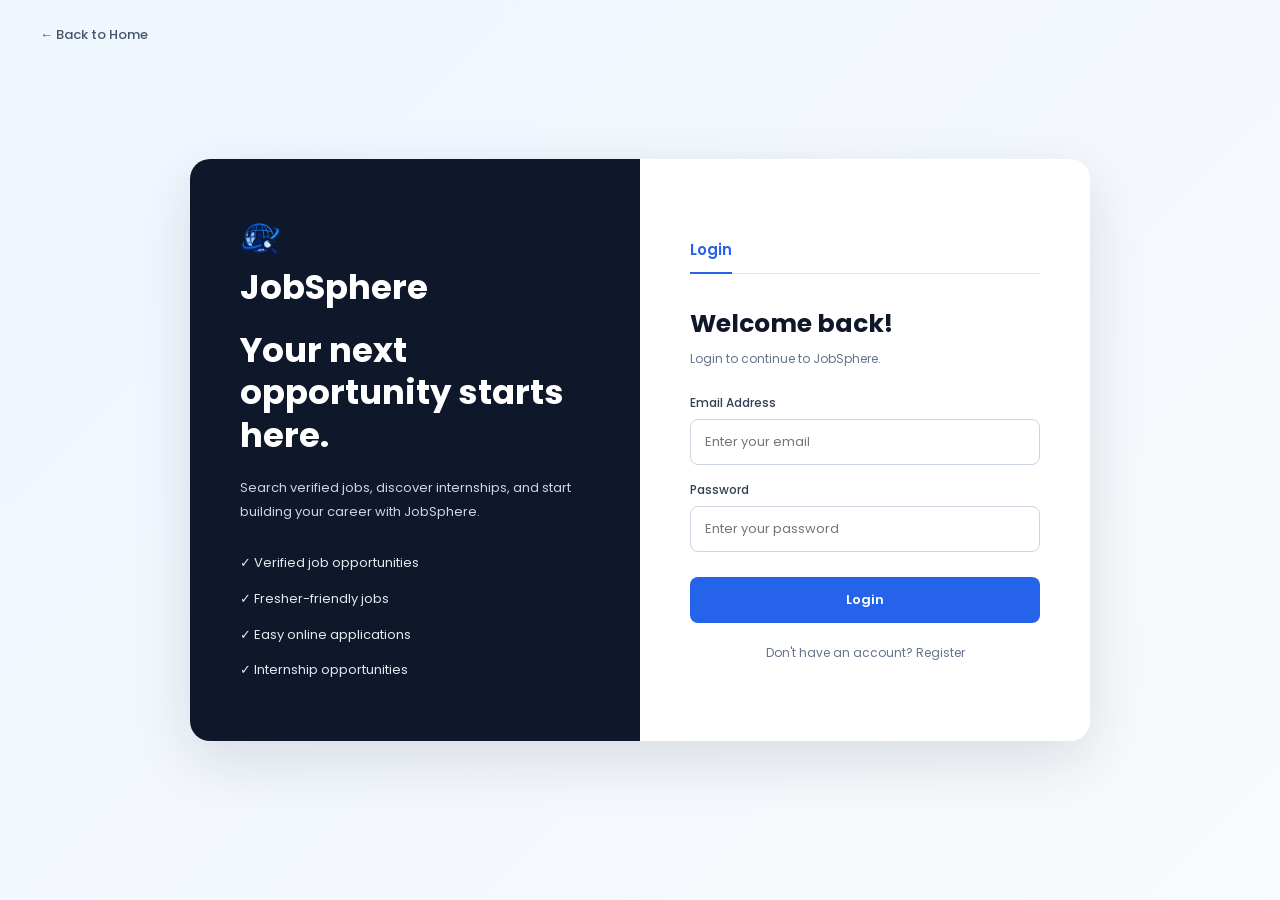
==== commit ca144259: "Update login.html" ====
--- a/login.html
+++ b/login.html
@@ -102,15 +102,6 @@
                 </button>
 
 
-                <button
-                    id="registerTab"
-                    class="auth-tab"
-                    onclick="showRegister()">
-
-                    Register
-
-                </button>
-
             </div>
 
 
@@ -245,4 +236,4 @@
 
 </body>
 
-</html>+</html>
